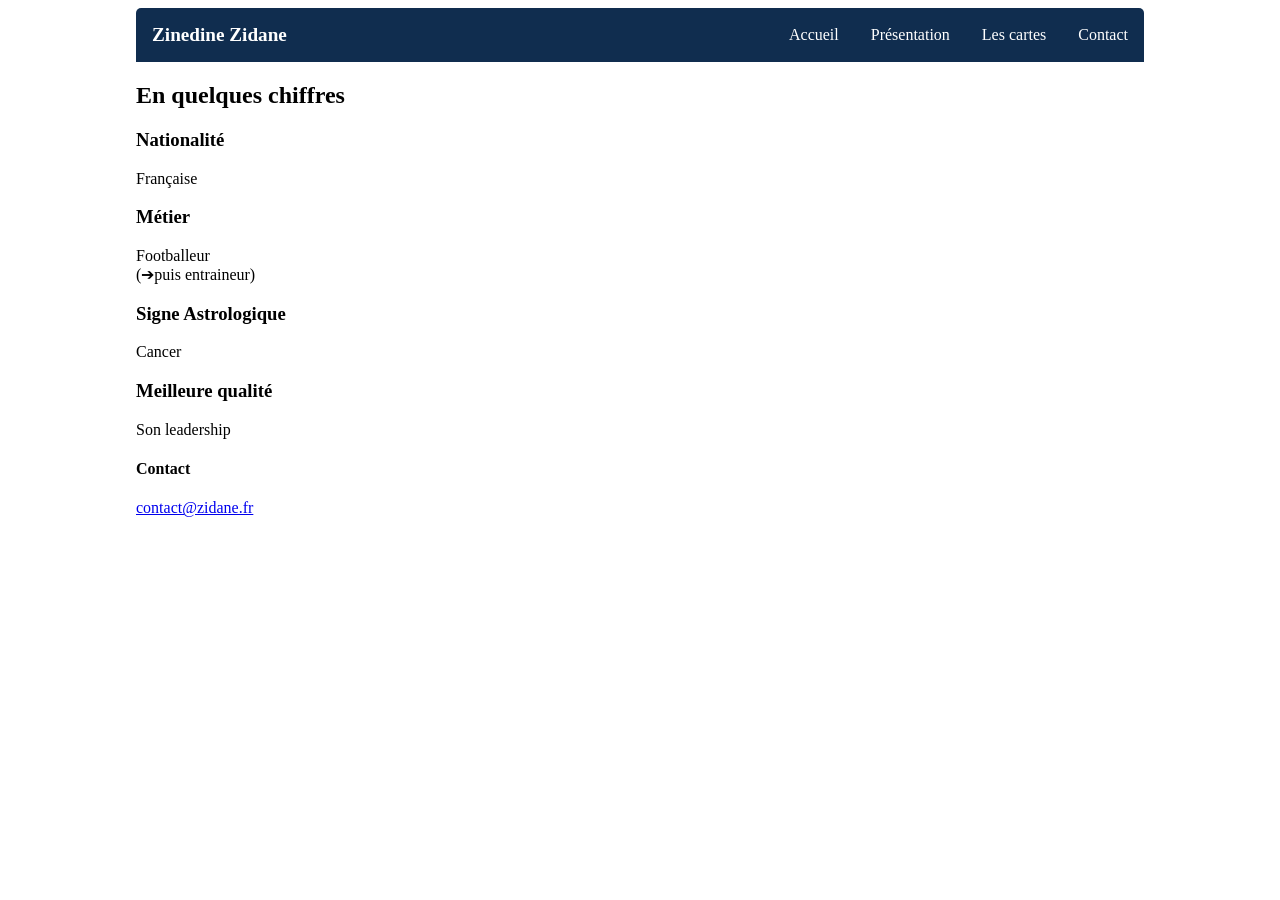
==== cartes.html @ d4817b94 "création de la page cartes" ====
<!doctype html>
<html lang="fr">
  <head>
    <meta charset="UTF-8" />
    <meta name="viewport" content="width=device-width, initial-scale=1.0" />
    <title>Zinedine Zidane</title>
    <link rel="stylesheet" href="style.css" />
  </head>
  <body>
    <nav class="navbar">
      <div class="logo">Zinedine Zidane</div>
      <input type="checkbox" id="menu-toggle" />
      <label for="menu-toggle" class="menu-button"> ☰ </label>

      <ul class="menu">
        <li><a href="index.html">Accueil</a></li>
        <li><a href="#presentation">Présentation</a></li>
        <li><a href="cartes.html">Les cartes</a></li>
        <li><a href="#contact">Contact</a></li>
      </ul>
    </nav>
    <main>
      <div class="corps-2">
        <h2>En quelques chiffres</h2>
        <div class="cartes">
          <div class="nationalite">
            <h3>Nationalité</h3>
            <p>Française</p>
          </div>
          <div class="metier">
            <h3>Métier</h3>
            <p>
              Footballeur <br />
              (➔puis entraineur)
            </p>
          </div>
          <div class="signe">
            <h3>Signe Astrologique</h3>
            <p>Cancer</p>
          </div>
          <div class="qualite">
            <h3>Meilleure qualité</h3>
            <p>Son leadership</p>
          </div>
        </div>
      </div>
    </main>
    <footer>
      <div class="contact">
        <h4>Contact</h4>
        <a href="mailto:tonemail@exemple.com" aria-label="Email">
          <i class="fa-solid fa-envelope"></i> contact@zidane.fr </a
        ><br />
        <i class="fa-solid fa-phone"></i>
      </div>
    </footer>
  </body>
</html>
---- style.css ----
.navbar {
    background-color: #102d4f;
    padding: 1rem;
    border-radius: 5px 5px 0 0;
    display: flex;
    align-items: center;
    justify-content: space-between;
    position: relative;
}

.logo {
    color: white;
    text-decoration: none;
    font-size: 1.2rem;
    font-weight: bold;
}

#menu-toggle {
    display: none;
}

.menu-button {
    color: white;
    font-size: 1.8rem;
    cursor: pointer;
}

.menu {
    display: none;
    list-style: none;
    margin: 0;
    padding: 1rem;
    position: absolute;
    top: 100%;
    left: 0;
    right: 0;
    background-color: #102d4f;
    z-index: 100;
}

.menu a {
    display: block;
    color: white;
    text-decoration: none;
    padding: 0.8rem;
}

#menu-toggle:checked ~ .menu {
    display: block;
}

.titre {
    position: relative;
    width: 100%;
}

.zz {
    width: 100%;
    height: auto;
    display: block;
}

.legende {
    position: absolute;
    top: 0rem;
    right: 1rem;
    color: white;
}

/* =========================
   GRAND ÉCRAN
   ========================= */

@media (min-width: 768px) {

    .menu-button {
        display: none;
    }

    .menu {
        display: flex;
        position: static;
        padding: 0;
        gap: 2rem;
        z-index: auto;
    }

    .menu a {
        padding: 0;
    }

    body {
    padding-left: 10%;
    padding-right: 10%;
  }
}
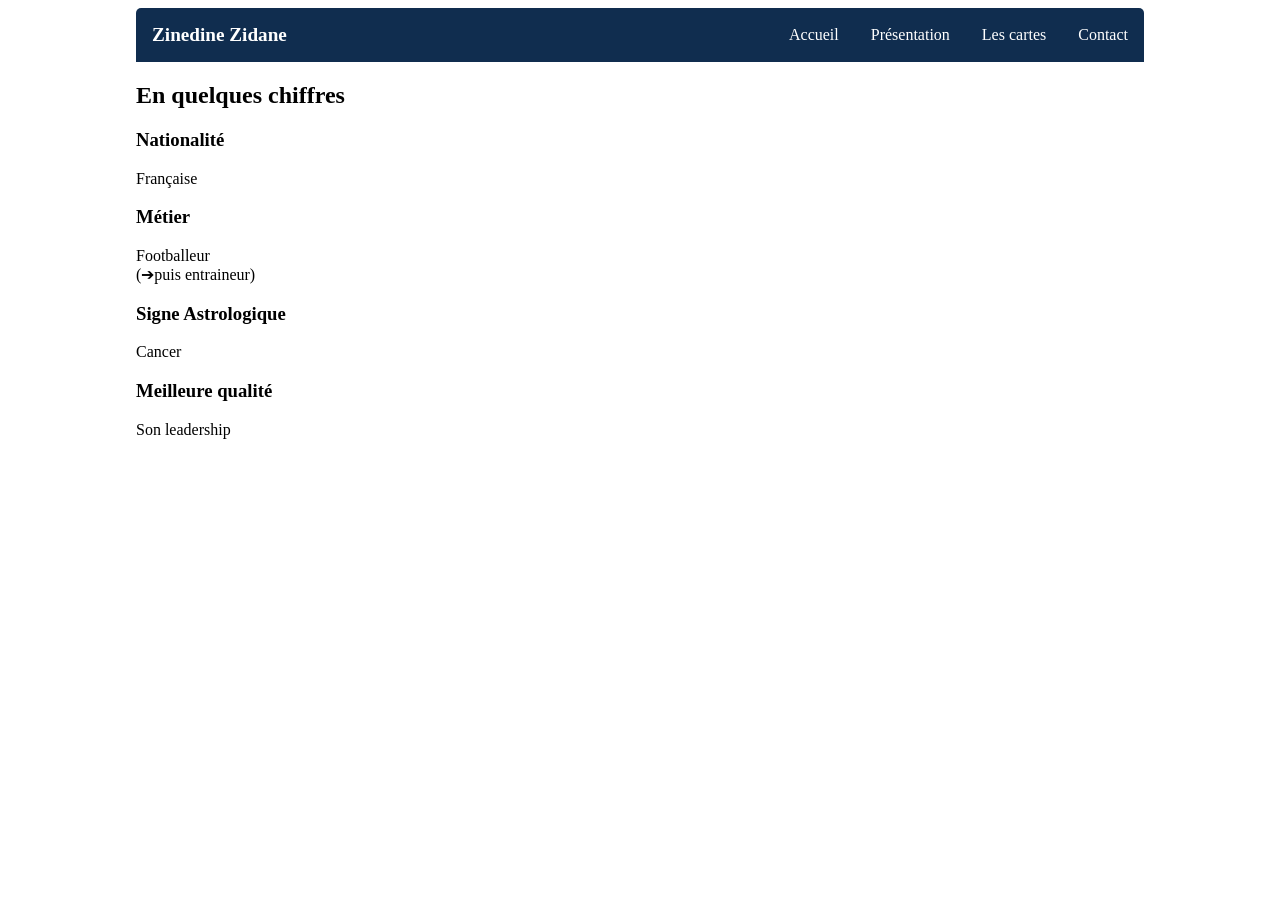
==== commit 79b50111: "ecrire footer html" ====
--- a/cartes.html
+++ b/cartes.html
@@ -8,13 +8,13 @@
   </head>
   <body>
     <nav class="navbar">
-      <div class="logo">Zinedine Zidane</div>
+      <div class="nom">Zinedine Zidane</div>
       <input type="checkbox" id="menu-toggle" />
       <label for="menu-toggle" class="menu-button"> ☰ </label>
 
       <ul class="menu">
         <li><a href="index.html">Accueil</a></li>
-        <li><a href="#presentation">Présentation</a></li>
+        <li><a href="index.html#presentation">Présentation</a></li>
         <li><a href="cartes.html">Les cartes</a></li>
         <li><a href="#contact">Contact</a></li>
       </ul>
@@ -45,14 +45,6 @@
         </div>
       </div>
     </main>
-    <footer>
-      <div class="contact">
-        <h4>Contact</h4>
-        <a href="mailto:tonemail@exemple.com" aria-label="Email">
-          <i class="fa-solid fa-envelope"></i> contact@zidane.fr </a
-        ><br />
-        <i class="fa-solid fa-phone"></i>
-      </div>
-    </footer>
+    <footer></footer>
   </body>
 </html>
--- a/style.css
+++ b/style.css
@@ -8,7 +8,7 @@
     position: relative;
 }
 
-.logo {
+.nom {
     color: white;
     text-decoration: none;
     font-size: 1.2rem;
@@ -67,6 +67,18 @@
     color: white;
 }
 
+#contact a p {
+    display: flex;
+    flex-direction: column;
+}
+
+#contact img {
+    width: 1.5rem;
+    height: 1.5rem;
+    padding: 0.5rem;
+    flex-direction: row;
+}
+
 /* =========================
    GRAND ÉCRAN
    ========================= */
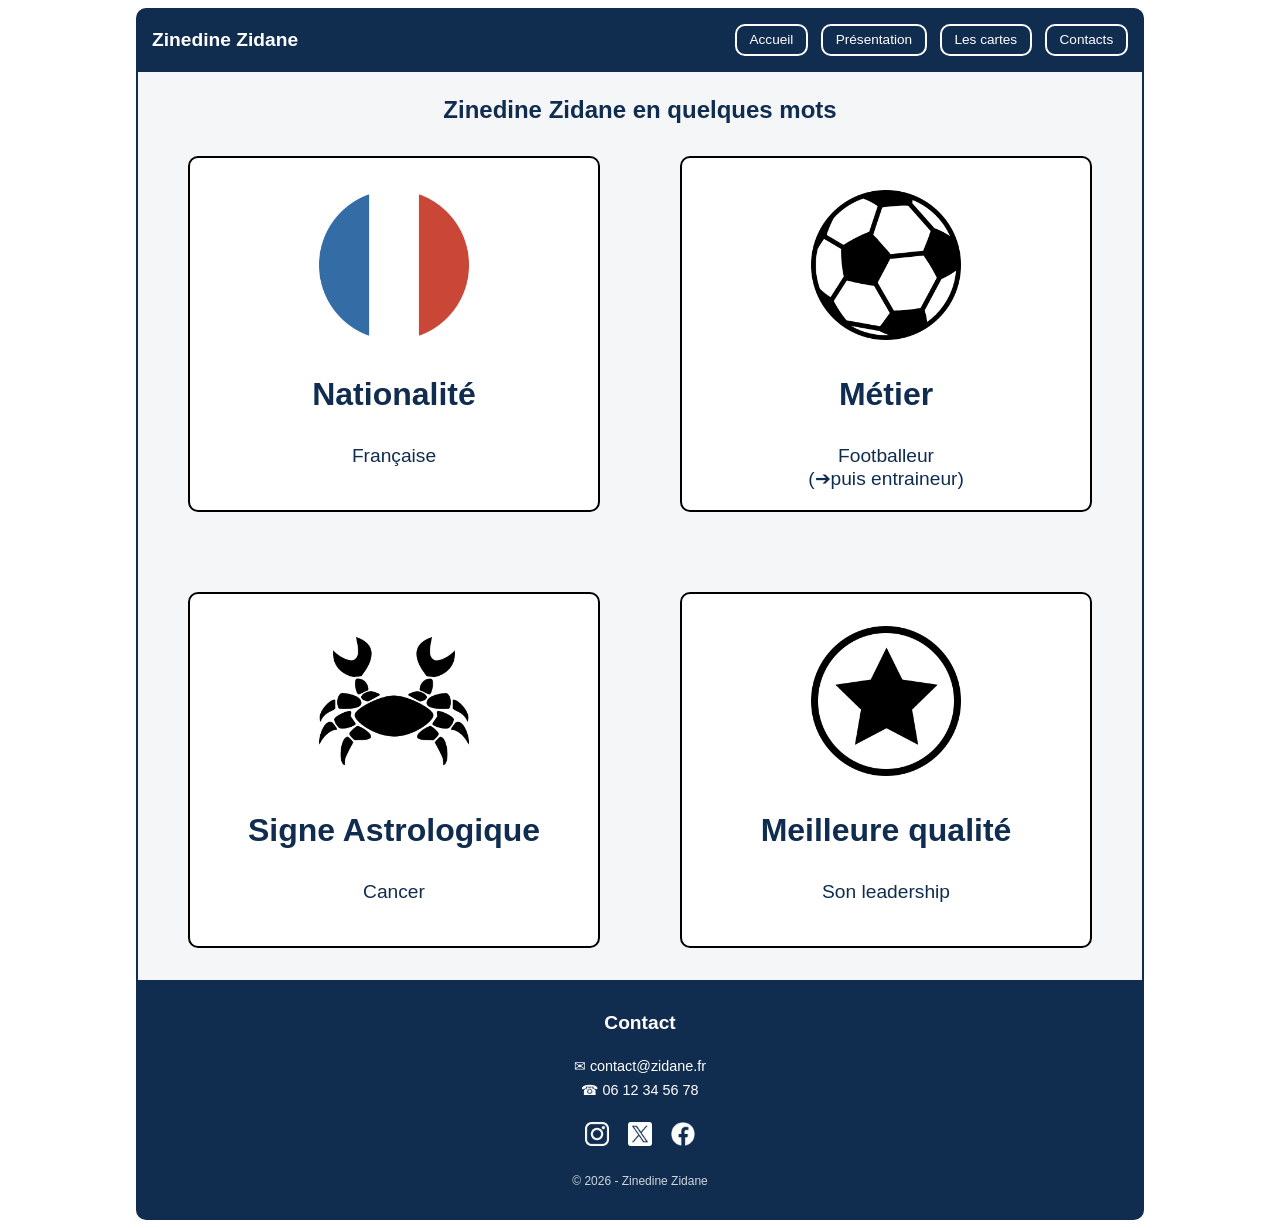
==== commit aa838efe: "finalisation" ====
--- a/cartes.html
+++ b/cartes.html
@@ -7,44 +7,68 @@
     <link rel="stylesheet" href="style.css" />
   </head>
   <body>
-    <nav class="navbar">
-      <div class="nom">Zinedine Zidane</div>
-      <input type="checkbox" id="menu-toggle" />
-      <label for="menu-toggle" class="menu-button"> ☰ </label>
+    <header>
+      <nav class="navbar">
+        <div class="nom">Zinedine Zidane</div>
+        <input type="checkbox" id="menu-toggle" />
+        <label for="menu-toggle" class="menu-button"> ☰ </label>
 
-      <ul class="menu">
-        <li><a href="index.html">Accueil</a></li>
-        <li><a href="index.html#presentation">Présentation</a></li>
-        <li><a href="cartes.html">Les cartes</a></li>
-        <li><a href="#contact">Contact</a></li>
-      </ul>
-    </nav>
+        <ul class="menu">
+          <li><a href="index.html">Accueil</a></li>
+          <li><a href="index.html#presentation">Présentation</a></li>
+          <li><a href="cartes.html">Les cartes</a></li>
+          <li><a href="index.html#contacts">Contacts</a></li>
+        </ul>
+      </nav>
+    </header>
     <main>
-      <div class="corps-2">
-        <h2>En quelques chiffres</h2>
-        <div class="cartes">
-          <div class="nationalite">
-            <h3>Nationalité</h3>
-            <p>Française</p>
-          </div>
-          <div class="metier">
-            <h3>Métier</h3>
-            <p>
-              Footballeur <br />
-              (➔puis entraineur)
-            </p>
-          </div>
-          <div class="signe">
-            <h3>Signe Astrologique</h3>
-            <p>Cancer</p>
-          </div>
-          <div class="qualite">
-            <h3>Meilleure qualité</h3>
-            <p>Son leadership</p>
-          </div>
+      <h2>Zinedine Zidane en quelques mots</h2>
+      <div class="cartes">
+        <div class="carte">
+          <img src="images/circle.png" alt="drapeau français" />
+          <h3>Nationalité</h3>
+          <p>Française</p>
+        </div>
+        <div class="carte">
+          <img src="images/soccer-ball-variant.png" alt="ballon de football" />
+          <h3>Métier</h3>
+          <p>
+            Footballeur <br />
+            (➔puis entraineur)
+          </p>
+        </div>
+        <div class="carte">
+          <img src="images/cancer.png" alt="Image d'un crabe signe du cancer" />
+          <h3>Signe Astrologique</h3>
+          <p>Cancer</p>
+        </div>
+        <div class="carte">
+          <img
+            src="images/star-black-in-a-circle.png"
+            alt="Etoile noire dans un cercle noir"
+          />
+          <h3>Meilleure qualité</h3>
+          <p>Son leadership</p>
         </div>
       </div>
     </main>
-    <footer></footer>
+    <footer>
+      <h2>Contact</h2>
+
+      <div id="contacts">
+        <a href="mailto:contact@zidane.fr">✉ contact@zidane.fr</a>
+        <p>☎ 06 12 34 56 78</p>
+      </div>
+
+      <div class="reseaux">
+        <a href="#"><img src="images/instagram-logo.png" alt="Instagram" /></a>
+        <a href="#"><img src="images/twitter.png" alt="X (Twitter)" /></a>
+        <a href="#"><img src="images/facebook.png" alt="Facebook" /></a>
+      </div>
+
+      <div id="copyright">
+        <p>&copy; 2026 - Zinedine Zidane</p>
+      </div>
+    </footer>
   </body>
 </html>
--- a/style.css
+++ b/style.css
@@ -1,7 +1,12 @@
+body {
+    font-family: Arial, Helvetica, sans-serif;
+    color: #102d4f;
+}
+
 .navbar {
     background-color: #102d4f;
     padding: 1rem;
-    border-radius: 5px 5px 0 0;
+    border-radius: 10px 10px 0 0;
     display: flex;
     align-items: center;
     justify-content: space-between;
@@ -36,17 +41,27 @@
     right: 0;
     background-color: #102d4f;
     z-index: 100;
+    display: none;
+    flex-direction: column;
+    align-items: center;
+    gap: 0.5rem;         
 }
 
 .menu a {
-    display: block;
+    display: flex;
+    justify-content: center;
+    align-items: center;
     color: white;
     text-decoration: none;
     padding: 0.8rem;
+    border: 2px solid white;
+    border-radius: 10px;
+    padding: 0.4rem 0.8rem;
+    font-size: 0.85rem;
 }
 
 #menu-toggle:checked ~ .menu {
-    display: block;
+    display: flex;
 }
 
 .titre {
@@ -62,22 +77,116 @@
 
 .legende {
     position: absolute;
+    text-align: end;
+    font-size: 3.5vw;
     top: 0rem;
     right: 1rem;
     color: white;
 }
 
-#contact a p {
+main {
+    background-color: #F4F6F8;
+    text-align: center;
+    border-left: 2px solid #102d4f;
+    border-right: 2px solid #102d4f;
+}
+
+main h2 {
+    padding-top: 1.5rem;
+    font-size: 1.5rem;
+    margin-top: 0;
+    margin-bottom: 0;
+    background-color: #F4F6F8;
+}
+
+#presentation p {
+    line-height: 1.6;
+}
+
+footer {
+    background-color: #102d4f;
+    color: white;
+    padding: 2rem 1rem;
     display: flex;
     flex-direction: column;
-}
-
-#contact img {
+    align-items: center;
+    gap: 1.5rem;
+    border-radius: 0 0 10px 10px;
+}
+
+footer h2 {
+    font-size: 1.2rem;
+    margin: 0;
+}
+
+/* Zone des informations de contact */
+#contacts {
+    display: flex;
+    flex-direction: column;
+    align-items: center;    /* Centre le texte des liens/numéros */
+    gap: 0.5rem;            /* Espace entre l'email et le téléphone */
+    font-size: 0.9rem;
+}
+
+#contacts p {
+    margin: 0;              /* Supprime la marge par défaut des balises <p> */
+}
+
+footer a {
+    color: white;
+    text-decoration: none;
+}
+
+/* Zone des icônes de réseaux sociaux */
+.reseaux {
+    display: flex;
+    flex-direction: row;
+    gap: 1.2rem;            /* Espace horizontal entre les icônes */
+}
+
+footer img {
     width: 1.5rem;
     height: 1.5rem;
-    padding: 0.5rem;
+    filter: invert(1);       /* Rend les images sombres/noires complètement blanches */
+}
+
+/* Zone Copyright */
+#copyright {
+    font-size: 0.75rem;     /* Taille discrète mais lisible (~12px) */
+    opacity: 0.8;           /* Légère transparence pour adoucir le texte */
+}
+
+#copyright p {
+    margin: 0;
+}
+
+.carte {
+    border: 2px solid black;
+    border-radius: 10px;
+    width: 15rem;
+    height: 20rem;
+    text-align: center;
+    background-color: #FFFFFF;
+    padding: 1rem;
+}
+
+.carte h3 {font-size: 2rem;}
+.carte p {font-size: 1.2rem;}
+
+.cartes {
+    display: flex;
     flex-direction: row;
-}
+    flex-wrap: wrap;
+    padding: 2rem;
+    gap: 5rem;
+    justify-content: center;
+}
+
+.carte img {
+    width: 40%;
+    margin-top: 1rem;
+}
+
 
 /* =========================
    GRAND ÉCRAN
@@ -91,18 +200,23 @@
 
     .menu {
         display: flex;
+        flex-direction: row;
         position: static;
         padding: 0;
-        gap: 2rem;
+        gap: 0.8rem;
         z-index: auto;
-    }
-
-    .menu a {
-        padding: 0;
     }
 
     body {
     padding-left: 10%;
     padding-right: 10%;
   }
+
+  .legende {
+    font-size: 1rem;
+  }
+
+  .carte {
+        width: 40%;
+    }
 }
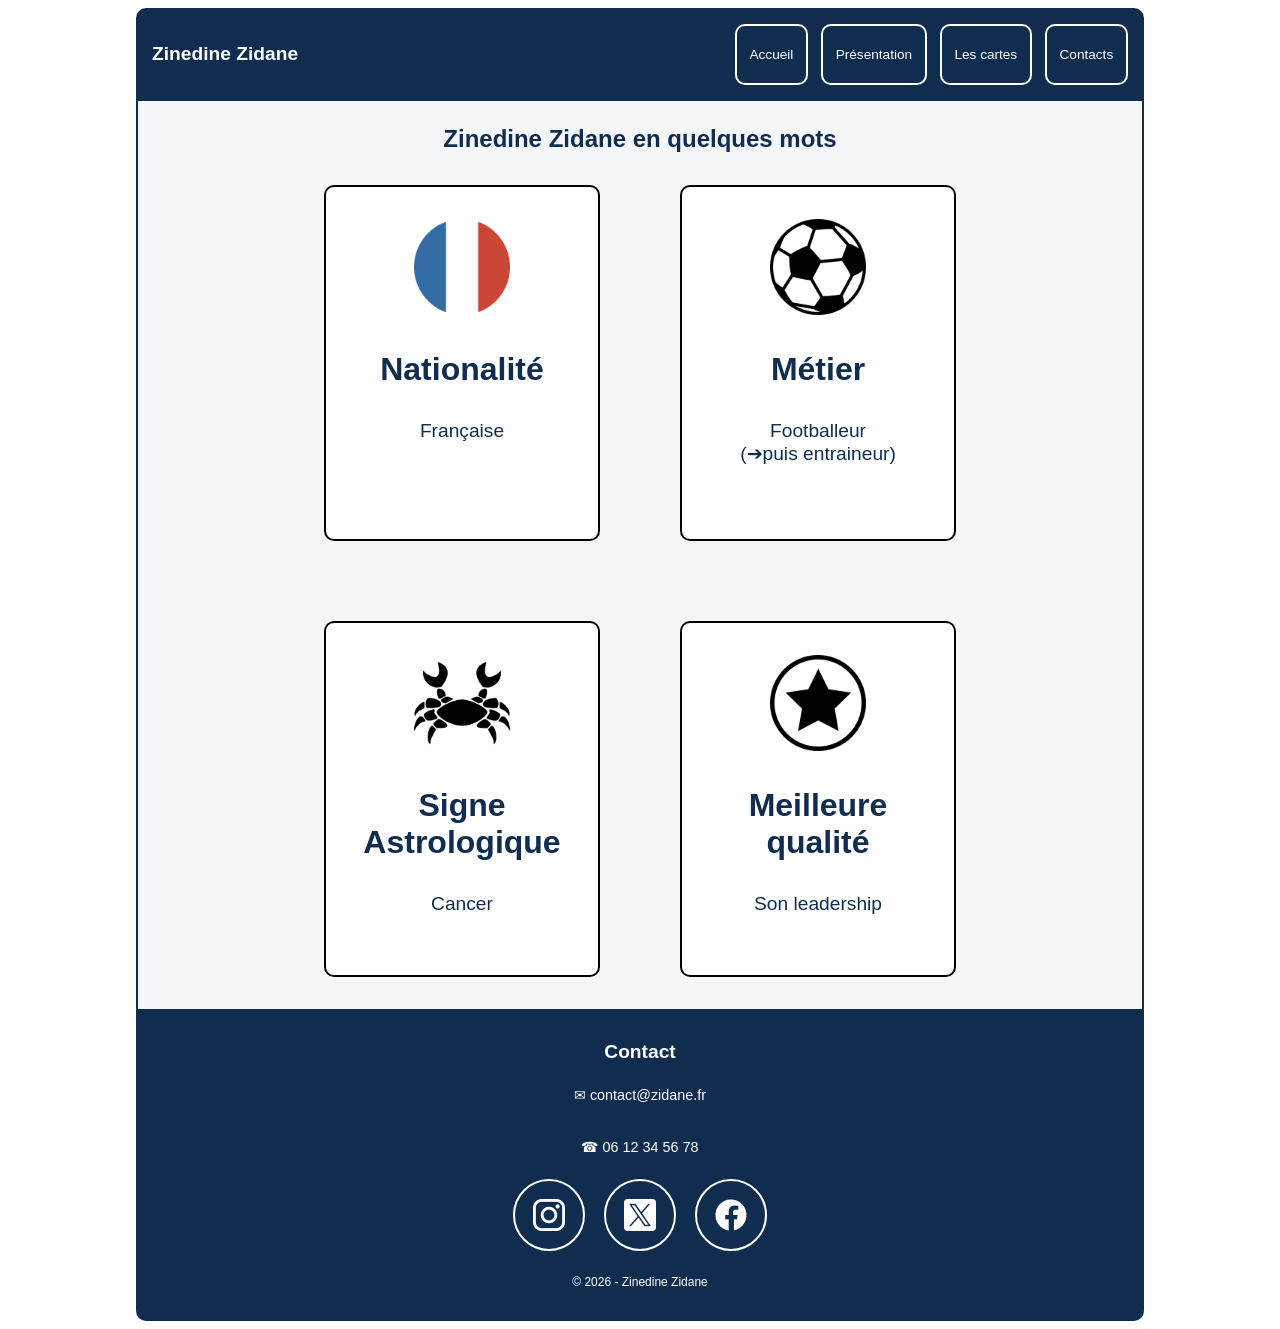
==== commit 26bbc10e: "création du readme" ====
--- a/cartes.html
+++ b/cartes.html
@@ -61,9 +61,15 @@
       </div>
 
       <div class="reseaux">
-        <a href="#"><img src="images/instagram-logo.png" alt="Instagram" /></a>
-        <a href="#"><img src="images/twitter.png" alt="X (Twitter)" /></a>
-        <a href="#"><img src="images/facebook.png" alt="Facebook" /></a>
+        <a class="reseau-btn" href="#"
+          ><img src="images/instagram-logo.png" alt="Instagram"
+        /></a>
+        <a class="reseau-btn" href="#"
+          ><img src="images/twitter.png" alt="X (Twitter)"
+        /></a>
+        <a class="reseau-btn" href="#"
+          ><img src="images/facebook.png" alt="Facebook"
+        /></a>
       </div>
 
       <div id="copyright">
--- a/style.css
+++ b/style.css
@@ -21,7 +21,15 @@
 }
 
 #menu-toggle {
-    display: none;
+    position: absolute;
+    width: 1px;
+    height: 1px;
+    opacity: 0;
+}
+
+#menu-toggle:focus-visible + .menu-button {
+    outline: 3px solid orange;
+    outline-offset: 3px;
 }
 
 .menu-button {
@@ -58,6 +66,12 @@
     border-radius: 10px;
     padding: 0.4rem 0.8rem;
     font-size: 0.85rem;
+    min-height: 44px;
+}
+
+.menu a:focus-visible {
+    outline: 3px solid orange;
+    outline-offset: 3px;
 }
 
 #menu-toggle:checked ~ .menu {
@@ -119,41 +133,62 @@
     margin: 0;
 }
 
-/* Zone des informations de contact */
+
 #contacts {
     display: flex;
     flex-direction: column;
-    align-items: center;    /* Centre le texte des liens/numéros */
-    gap: 0.5rem;            /* Espace entre l'email et le téléphone */
+    align-items: center;
+    gap: 0.5rem;
     font-size: 0.9rem;
 }
 
 #contacts p {
-    margin: 0;              /* Supprime la marge par défaut des balises <p> */
+    margin: 0;
 }
 
 footer a {
     color: white;
     text-decoration: none;
-}
-
-/* Zone des icônes de réseaux sociaux */
+    min-height: 44px;
+    min-width: 44px;
+}
+
+footer a:focus-visible {
+    outline: 3px solid orange;
+    outline-offset: 3px;
+}
+
+.mail {
+    display: flex;
+    flex-direction: column;
+    justify-content: center;
+}
+
+
 .reseaux {
     display: flex;
     flex-direction: row;
-    gap: 1.2rem;            /* Espace horizontal entre les icônes */
+    gap: 1.2rem;
 }
 
 footer img {
-    width: 1.5rem;
-    height: 1.5rem;
-    filter: invert(1);       /* Rend les images sombres/noires complètement blanches */
-}
-
-/* Zone Copyright */
+    width: 2rem;
+    height: 2rem;
+    filter: invert(1);
+}
+
+.reseau-btn {
+    border: 2px solid white;
+    border-radius: 50%;
+    padding: 12px;
+    display: flex;
+    justify-content: center;
+    align-items: center;
+    
+}
+
 #copyright {
-    font-size: 0.75rem;     /* Taille discrète mais lisible (~12px) */
-    opacity: 0.8;           /* Légère transparence pour adoucir le texte */
+    font-size: 0.75rem;
 }
 
 #copyright p {
@@ -215,8 +250,11 @@
   .legende {
     font-size: 1rem;
   }
-
-  .carte {
+}
+
+@media (min-width: 1300px) {
+    .carte {
         width: 40%;
+        height: 23rem;
     }
 }
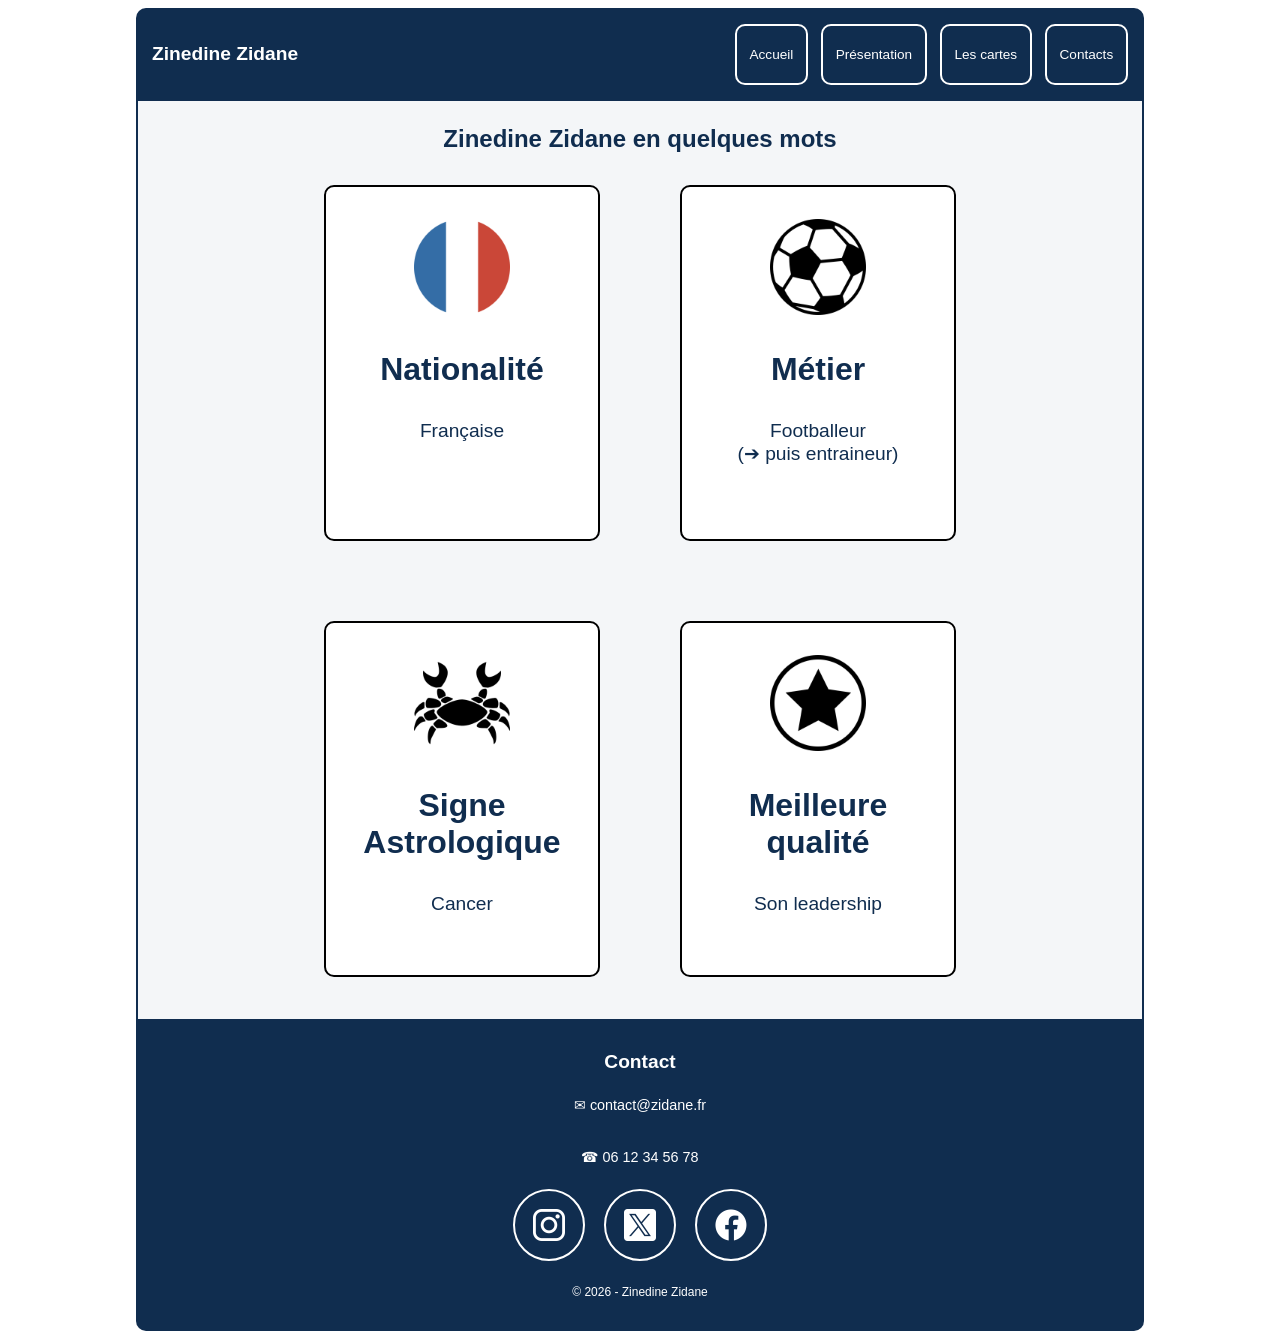
==== commit 290328c9: "rendu final" ====
--- a/cartes.html
+++ b/cartes.html
@@ -34,7 +34,7 @@
           <h3>Métier</h3>
           <p>
             Footballeur <br />
-            (➔puis entraineur)
+            (➔ puis entraineur)
           </p>
         </div>
         <div class="carte">
--- a/style.css
+++ b/style.css
@@ -52,7 +52,7 @@
     display: none;
     flex-direction: column;
     align-items: center;
-    gap: 0.5rem;         
+    gap: 0.5rem;
 }
 
 .menu a {
@@ -103,6 +103,7 @@
     text-align: center;
     border-left: 2px solid #102d4f;
     border-right: 2px solid #102d4f;
+    padding-bottom: 10px;
 }
 
 main h2 {
@@ -222,6 +223,9 @@
     margin-top: 1rem;
 }
 
+#presentation p:last-child {
+    margin-bottom: 0;
+}
 
 /* =========================
    GRAND ÉCRAN
